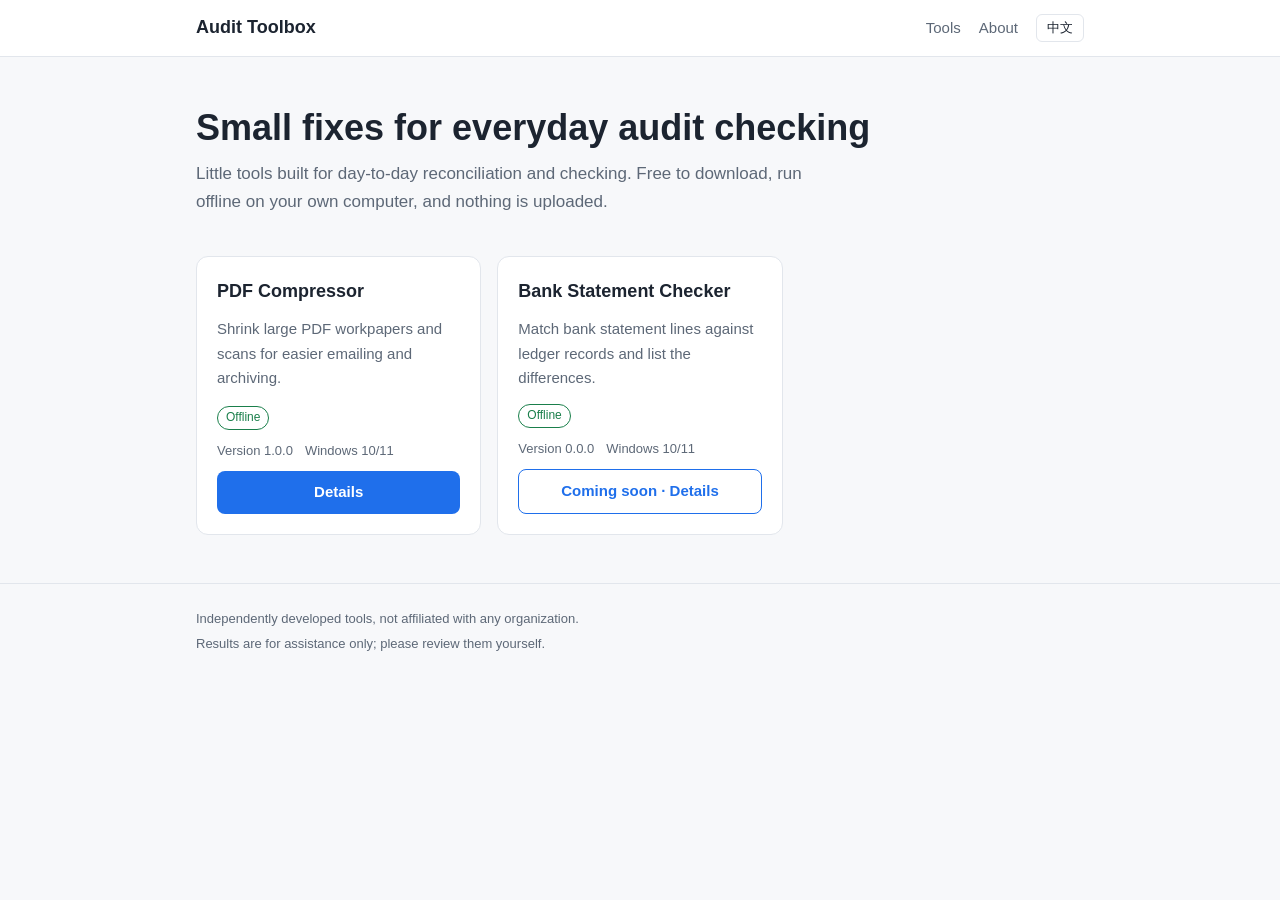
==== en.html @ 87a08d5f "Add files via upload" ====
<!doctype html>
<html lang="en">
<head>
<meta charset="utf-8">
<meta name="viewport" content="width=device-width, initial-scale=1">
<title>Audit Toolbox</title>
<meta name="description" content="Little tools built for day-to-day reconciliation and checking. Free to download, run offline on your own computer, and nothing is uploaded.">
<link rel="stylesheet" href="style.css">
</head>
<body>
<header class="site-header"><div class="wrap">
  <a class="brand" href="en.html">Audit Toolbox</a>
  <nav><a href="en.html">Tools</a><a href="en-about.html">About</a><a class="lang" id="lang-switch" href="zh.html">中文</a></nav>
</div></header>
<main class="wrap">
  <section class="hero"><h1>Small fixes for everyday audit checking</h1><p>Little tools built for day-to-day reconciliation and checking. Free to download, run offline on your own computer, and nothing is uploaded.</p></section>
  <div id="tool-list" class="grid"></div>
</main>
<footer><div class="wrap"><p>Independently developed tools, not affiliated with any organization.</p><p>Results are for assistance only; please review them yourself.</p></div></footer>
<script src="tools.js"></script>
<script src="app.js"></script>
</body>
</html>
---- style.css ----
:root {
  --bg: #f7f8fa;
  --surface: #ffffff;
  --text: #1c2430;
  --muted: #5d6877;
  --line: #e2e6ec;
  --accent: #1f6feb;
  --accent-text: #ffffff;
  --ok: #1a7f4b;
  --warn-bg: #fff6e0;
  --warn-line: #f0d9a0;
  --radius: 12px;
}
@media (prefers-color-scheme: dark) {
  :root:not([data-theme="light"]) {
    --bg: #12161c;
    --surface: #1a2029;
    --text: #e8ecf2;
    --muted: #9aa5b4;
    --line: #2a3340;
    --accent: #5b9bff;
    --accent-text: #0b1220;
    --ok: #4cc38a;
    --warn-bg: #2b2412;
    --warn-line: #5a4a1e;
  }
}
* { box-sizing: border-box; }
html { -webkit-text-size-adjust: 100%; }
body {
  margin: 0;
  background: var(--bg);
  color: var(--text);
  font-family: -apple-system, "Segoe UI", "PingFang SC", "Microsoft YaHei", Roboto, sans-serif;
  line-height: 1.65;
}
.wrap { max-width: 920px; margin: 0 auto; padding: 0 16px; }
a { color: var(--accent); text-decoration: none; }
a:hover { text-decoration: underline; }

.site-header { background: var(--surface); border-bottom: 1px solid var(--line); }
.site-header .wrap { display: flex; align-items: center; justify-content: space-between; height: 56px; }
.brand { font-weight: 700; font-size: 18px; color: var(--text); }
.brand:hover { text-decoration: none; }
nav { display: flex; gap: 18px; align-items: center; font-size: 15px; }
nav a { color: var(--muted); }
nav a.lang {
  border: 1px solid var(--line); border-radius: 6px; padding: 2px 10px; color: var(--text); font-size: 13px;
}

.hero { padding: 48px 0 24px; }
.hero h1 { margin: 0 0 10px; font-size: clamp(26px, 5vw, 36px); line-height: 1.25; }
.hero p { margin: 0; color: var(--muted); font-size: 17px; max-width: 640px; }

.grid { display: grid; grid-template-columns: repeat(auto-fill, minmax(280px, 1fr)); gap: 16px; padding: 16px 0 48px; }
.card {
  background: var(--surface); border: 1px solid var(--line); border-radius: var(--radius);
  padding: 20px; display: flex; flex-direction: column; gap: 10px;
}
.card h2 { margin: 0; font-size: 18px; }
.card p { margin: 0; color: var(--muted); font-size: 15px; flex: 1; }
.card .meta { font-size: 13px; color: var(--muted); display: flex; gap: 12px; flex-wrap: wrap; }

.badge {
  display: inline-block; font-size: 12px; padding: 1px 8px; border-radius: 99px;
  border: 1px solid var(--line); color: var(--muted);
}
.badge.ok { color: var(--ok); border-color: var(--ok); }

.btn {
  display: inline-block; padding: 9px 18px; border-radius: 8px; font-size: 15px; font-weight: 600;
  background: var(--accent); color: var(--accent-text); border: 0; cursor: pointer; text-align: center;
}
.btn:hover { text-decoration: none; opacity: .9; }
.btn.secondary { background: transparent; color: var(--accent); border: 1px solid var(--accent); }
.btn.disabled { background: var(--line); color: var(--muted); cursor: not-allowed; pointer-events: none; }
.btn-row { display: flex; gap: 10px; flex-wrap: wrap; margin: 16px 0; }

.detail { padding: 32px 0 56px; }
.detail h1 { margin: 6px 0 8px; font-size: clamp(24px, 5vw, 32px); }
.detail .lead { color: var(--muted); font-size: 17px; margin: 0 0 16px; }
.detail h2 { font-size: 18px; margin: 32px 0 10px; }
.facts { display: flex; gap: 8px 24px; flex-wrap: wrap; font-size: 14px; color: var(--muted); margin: 12px 0; }
.facts b { color: var(--text); font-weight: 600; }
.panel { background: var(--surface); border: 1px solid var(--line); border-radius: var(--radius); padding: 16px 18px; }
.warn { background: var(--warn-bg); border: 1px solid var(--warn-line); border-radius: var(--radius); padding: 14px 18px; font-size: 15px; }
.warn strong { display: block; margin-bottom: 4px; }
code, pre {
  font-family: ui-monospace, SFMono-Regular, Consolas, monospace; font-size: 13px;
}
pre {
  background: var(--bg); border: 1px solid var(--line); border-radius: 8px; padding: 10px 12px;
  overflow-x: auto; margin: 8px 0; white-space: pre-wrap; word-break: break-all;
}
ol, ul { padding-left: 22px; margin: 8px 0; }
li { margin: 4px 0; }
table { width: 100%; border-collapse: collapse; font-size: 14px; }
th, td { text-align: left; padding: 8px 10px; border-bottom: 1px solid var(--line); vertical-align: top; }
th { color: var(--muted); font-weight: 600; white-space: nowrap; }

.prose { padding: 40px 0 56px; max-width: 680px; }
.prose h1 { font-size: 30px; margin: 0 0 16px; }
.prose h2 { font-size: 19px; margin: 28px 0 8px; }

footer { border-top: 1px solid var(--line); color: var(--muted); font-size: 13px; padding: 20px 0 32px; }
footer p { margin: 4px 0; }
.empty { color: var(--muted); padding: 40px 0; }
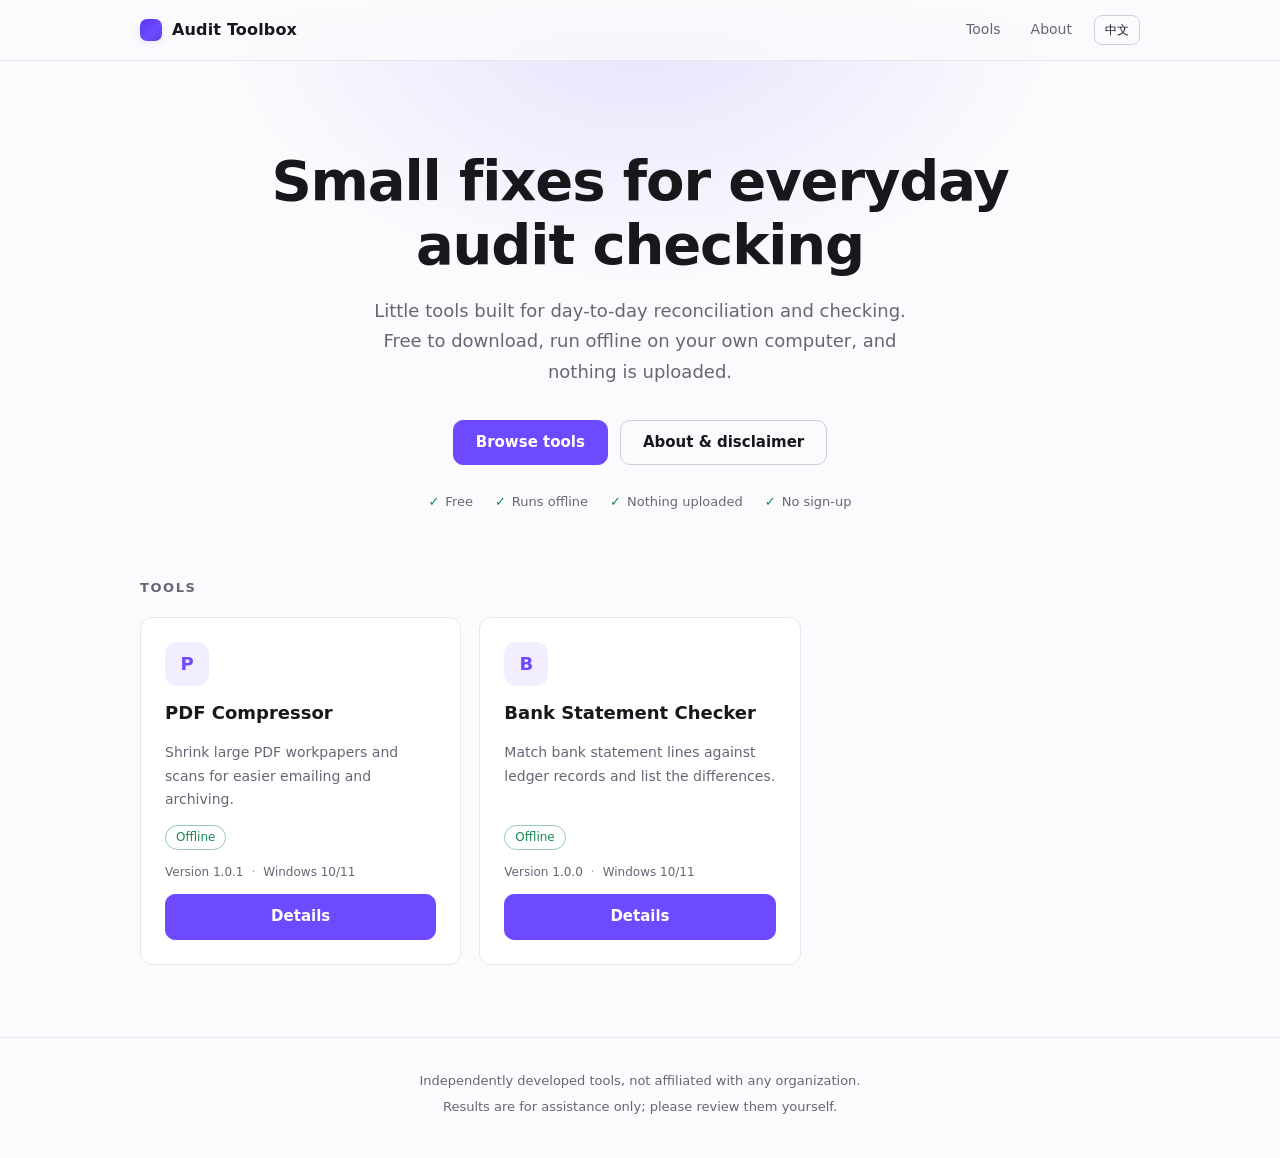
==== commit 580a489a: "Redesign site (Obsidian-style) and update PDF-Compressor v1.0.1 info" ====
--- a/en.html
+++ b/en.html
@@ -13,7 +13,13 @@
   <nav><a href="en.html">Tools</a><a href="en-about.html">About</a><a class="lang" id="lang-switch" href="zh.html">中文</a></nav>
 </div></header>
 <main class="wrap">
-  <section class="hero"><h1>Small fixes for everyday audit checking</h1><p>Little tools built for day-to-day reconciliation and checking. Free to download, run offline on your own computer, and nothing is uploaded.</p></section>
+  <section class="hero">
+    <h1>Small fixes for everyday audit checking</h1>
+    <p>Little tools built for day-to-day reconciliation and checking. Free to download, run offline on your own computer, and nothing is uploaded.</p>
+    <div class="btn-row"><a class="btn" href="#tools">Browse tools</a><a class="btn secondary" href="en-about.html">About &amp; disclaimer</a></div>
+    <div class="trust"><span>Free</span><span>Runs offline</span><span>Nothing uploaded</span><span>No sign-up</span></div>
+  </section>
+  <p class="section-title" id="tools">Tools</p>
   <div id="tool-list" class="grid"></div>
 </main>
 <footer><div class="wrap"><p>Independently developed tools, not affiliated with any organization.</p><p>Results are for assistance only; please review them yourself.</p></div></footer>
--- a/style.css
+++ b/style.css
@@ -1,107 +1,172 @@
+/* 审计小工具箱 v2：参考 Obsidian 官网的克制风格——深色底、大标题、单一紫色强调色、大留白 */
 :root {
-  --bg: #f7f8fa;
-  --surface: #ffffff;
-  --text: #1c2430;
-  --muted: #5d6877;
-  --line: #e2e6ec;
-  --accent: #1f6feb;
+  --bg: #0e0e11;
+  --surface: #16161b;
+  --surface-hi: #1c1c23;
+  --text: #f0f0f4;
+  --muted: #9a9aa8;
+  --line: #26262f;
+  --line-hi: #3a3a46;
+  --accent: #8b6cf6;
+  --accent-hi: #9d83f8;
+  --accent-soft: rgba(139, 108, 246, .14);
   --accent-text: #ffffff;
-  --ok: #1a7f4b;
-  --warn-bg: #fff6e0;
-  --warn-line: #f0d9a0;
+  --ok: #5fd08a;
+  --warn-bg: rgba(230, 180, 60, .08);
+  --warn-line: rgba(230, 180, 60, .35);
+  --glow: rgba(139, 108, 246, .22);
   --radius: 12px;
 }
-@media (prefers-color-scheme: dark) {
-  :root:not([data-theme="light"]) {
-    --bg: #12161c;
-    --surface: #1a2029;
-    --text: #e8ecf2;
-    --muted: #9aa5b4;
-    --line: #2a3340;
-    --accent: #5b9bff;
-    --accent-text: #0b1220;
-    --ok: #4cc38a;
-    --warn-bg: #2b2412;
-    --warn-line: #5a4a1e;
+@media (prefers-color-scheme: light) {
+  :root:not([data-theme="dark"]) {
+    --bg: #fbfbfd;
+    --surface: #ffffff;
+    --surface-hi: #f3f3f8;
+    --text: #17171c;
+    --muted: #666676;
+    --line: #e7e7ee;
+    --line-hi: #cfcfdb;
+    --accent: #6d4aff;
+    --accent-hi: #5a37ee;
+    --accent-soft: rgba(109, 74, 255, .09);
+    --ok: #178a52;
+    --warn-bg: #fff8e6;
+    --warn-line: #ecd089;
+    --glow: rgba(109, 74, 255, .14);
   }
 }
 * { box-sizing: border-box; }
-html { -webkit-text-size-adjust: 100%; }
+html { -webkit-text-size-adjust: 100%; scroll-behavior: smooth; }
 body {
   margin: 0;
   background: var(--bg);
   color: var(--text);
-  font-family: -apple-system, "Segoe UI", "PingFang SC", "Microsoft YaHei", Roboto, sans-serif;
-  line-height: 1.65;
+  font-family: "Segoe UI", "Microsoft YaHei UI", "Microsoft YaHei", "PingFang SC", system-ui, sans-serif;
+  font-size: 15px;
+  line-height: 1.7;
+  -webkit-font-smoothing: antialiased;
 }
-.wrap { max-width: 920px; margin: 0 auto; padding: 0 16px; }
+.wrap { max-width: 1040px; margin: 0 auto; padding: 0 20px; }
 a { color: var(--accent); text-decoration: none; }
-a:hover { text-decoration: underline; }
+a:hover { color: var(--accent-hi); }
 
-.site-header { background: var(--surface); border-bottom: 1px solid var(--line); }
-.site-header .wrap { display: flex; align-items: center; justify-content: space-between; height: 56px; }
-.brand { font-weight: 700; font-size: 18px; color: var(--text); }
-.brand:hover { text-decoration: none; }
-nav { display: flex; gap: 18px; align-items: center; font-size: 15px; }
-nav a { color: var(--muted); }
-nav a.lang {
-  border: 1px solid var(--line); border-radius: 6px; padding: 2px 10px; color: var(--text); font-size: 13px;
+/* 顶部导航：半透明，滚动时浮在内容上 */
+.site-header {
+  position: sticky; top: 0; z-index: 10;
+  background: color-mix(in srgb, var(--bg) 82%, transparent);
+  backdrop-filter: saturate(160%) blur(14px);
+  -webkit-backdrop-filter: saturate(160%) blur(14px);
+  border-bottom: 1px solid var(--line);
 }
+.site-header .wrap { display: flex; align-items: center; justify-content: space-between; height: 60px; }
+.brand { display: flex; align-items: center; gap: 10px; font-weight: 650; font-size: 16px; color: var(--text); letter-spacing: .01em; }
+.brand:hover { color: var(--text); }
+.brand::before {
+  content: ""; width: 22px; height: 22px; flex: none; border-radius: 7px;
+  background: linear-gradient(140deg, var(--accent-hi), var(--accent) 60%, #5b3fd6);
+  box-shadow: 0 2px 10px var(--glow);
+}
+nav { display: flex; gap: 6px; align-items: center; font-size: 14px; }
+nav a { color: var(--muted); padding: 6px 12px; border-radius: 8px; }
+nav a:hover { color: var(--text); background: var(--surface-hi); }
+nav a.lang { font-size: 12px; border: 1px solid var(--line-hi); color: var(--text); padding: 4px 10px; margin-left: 4px; }
 
-.hero { padding: 48px 0 24px; }
-.hero h1 { margin: 0 0 10px; font-size: clamp(26px, 5vw, 36px); line-height: 1.25; }
-.hero p { margin: 0; color: var(--muted); font-size: 17px; max-width: 640px; }
+/* 首屏：居中大标题 + 柔和的紫色光晕 */
+.hero {
+  position: relative; text-align: center; padding: 88px 0 56px; overflow: visible;
+}
+.hero::before {
+  content: ""; position: absolute; inset: -40px 0 auto 0; height: 380px; z-index: -1;
+  background: radial-gradient(ellipse 60% 100% at 50% 0%, var(--glow), transparent 70%);
+  pointer-events: none;
+}
+.hero h1 {
+  margin: 0 auto 18px; max-width: 760px;
+  font-size: clamp(32px, 6vw, 56px); line-height: 1.15; letter-spacing: -.02em; font-weight: 750;
+}
+.hero p { margin: 0 auto; max-width: 560px; color: var(--muted); font-size: clamp(15px, 2vw, 18px); }
+.hero .btn-row { justify-content: center; margin: 32px 0 0; }
+.trust { display: flex; justify-content: center; gap: 10px 22px; flex-wrap: wrap; margin-top: 26px; color: var(--muted); font-size: 13px; }
+.trust span::before { content: "✓"; color: var(--ok); margin-right: 6px; font-weight: 700; }
 
-.grid { display: grid; grid-template-columns: repeat(auto-fill, minmax(280px, 1fr)); gap: 16px; padding: 16px 0 48px; }
+/* 工具卡片 */
+.section-title { margin: 8px 0 0; font-size: 13px; letter-spacing: .12em; text-transform: uppercase; color: var(--muted); font-weight: 600; }
+.grid { display: grid; grid-template-columns: repeat(auto-fill, minmax(300px, 1fr)); gap: 18px; padding: 18px 0 72px; }
 .card {
+  position: relative; display: flex; flex-direction: column; gap: 12px; padding: 24px;
   background: var(--surface); border: 1px solid var(--line); border-radius: var(--radius);
-  padding: 20px; display: flex; flex-direction: column; gap: 10px;
+  transition: border-color .2s, transform .2s, box-shadow .2s;
 }
-.card h2 { margin: 0; font-size: 18px; }
-.card p { margin: 0; color: var(--muted); font-size: 15px; flex: 1; }
-.card .meta { font-size: 13px; color: var(--muted); display: flex; gap: 12px; flex-wrap: wrap; }
+.card:hover { border-color: var(--line-hi); transform: translateY(-2px); box-shadow: 0 12px 32px -16px var(--glow); }
+.card .icon {
+  width: 44px; height: 44px; border-radius: 12px; display: grid; place-items: center;
+  background: var(--accent-soft); color: var(--accent); font-weight: 700; font-size: 18px;
+}
+.card h2 { margin: 0; font-size: 18px; font-weight: 650; }
+.card p { margin: 0; color: var(--muted); flex: 1; font-size: 14px; }
+.card .meta { display: flex; gap: 8px; flex-wrap: wrap; align-items: center; color: var(--muted); font-size: 12px; }
+.card .meta span + span::before { content: "·"; margin-right: 8px; opacity: .6; }
 
 .badge {
-  display: inline-block; font-size: 12px; padding: 1px 8px; border-radius: 99px;
-  border: 1px solid var(--line); color: var(--muted);
+  display: inline-block; font-size: 12px; padding: 1px 10px; border-radius: 999px;
+  border: 1px solid var(--line-hi); color: var(--muted);
 }
-.badge.ok { color: var(--ok); border-color: var(--ok); }
+.badge.ok { color: var(--ok); border-color: color-mix(in srgb, var(--ok) 45%, transparent); }
 
+/* 按钮 */
 .btn {
-  display: inline-block; padding: 9px 18px; border-radius: 8px; font-size: 15px; font-weight: 600;
-  background: var(--accent); color: var(--accent-text); border: 0; cursor: pointer; text-align: center;
+  display: inline-block; padding: 9px 22px; border-radius: 10px; font-size: 15px; font-weight: 600;
+  background: var(--accent); color: var(--accent-text); border: 1px solid var(--accent);
+  cursor: pointer; text-align: center; transition: background .15s, transform .15s;
 }
-.btn:hover { text-decoration: none; opacity: .9; }
-.btn.secondary { background: transparent; color: var(--accent); border: 1px solid var(--accent); }
-.btn.disabled { background: var(--line); color: var(--muted); cursor: not-allowed; pointer-events: none; }
-.btn-row { display: flex; gap: 10px; flex-wrap: wrap; margin: 16px 0; }
+.btn:hover { background: var(--accent-hi); border-color: var(--accent-hi); color: var(--accent-text); transform: translateY(-1px); }
+.btn.secondary { background: transparent; color: var(--text); border-color: var(--line-hi); }
+.btn.secondary:hover { background: var(--surface-hi); border-color: var(--line-hi); color: var(--text); }
+.btn.disabled { background: var(--surface); color: var(--muted); border-color: var(--line); cursor: not-allowed; pointer-events: none; }
+.btn-row { display: flex; gap: 12px; flex-wrap: wrap; margin: 22px 0; }
 
-.detail { padding: 32px 0 56px; }
-.detail h1 { margin: 6px 0 8px; font-size: clamp(24px, 5vw, 32px); }
-.detail .lead { color: var(--muted); font-size: 17px; margin: 0 0 16px; }
-.detail h2 { font-size: 18px; margin: 32px 0 10px; }
-.facts { display: flex; gap: 8px 24px; flex-wrap: wrap; font-size: 14px; color: var(--muted); margin: 12px 0; }
-.facts b { color: var(--text); font-weight: 600; }
-.panel { background: var(--surface); border: 1px solid var(--line); border-radius: var(--radius); padding: 16px 18px; }
-.warn { background: var(--warn-bg); border: 1px solid var(--warn-line); border-radius: var(--radius); padding: 14px 18px; font-size: 15px; }
+/* 详情页 */
+.detail { padding: 40px 0 72px; max-width: 760px; margin: 0 auto; }
+.detail h1 { margin: 18px 0 10px; font-size: clamp(28px, 5vw, 42px); line-height: 1.2; letter-spacing: -.02em; font-weight: 750; }
+.detail .lead { color: var(--muted); font-size: 16px; margin: 0 0 18px; }
+.detail h2 { font-size: 18px; margin: 44px 0 12px; font-weight: 650; }
+.facts { display: flex; flex-wrap: wrap; gap: 8px; margin: 18px 0; }
+.facts span { background: var(--surface); border: 1px solid var(--line); border-radius: 999px; padding: 3px 14px; color: var(--muted); font-size: 13px; }
+.facts b { color: var(--text); font-weight: 600; margin-left: 4px; }
+.panel { background: var(--surface); border: 1px solid var(--line); border-radius: var(--radius); padding: 18px 22px; }
+.warn { background: var(--warn-bg); border: 1px solid var(--warn-line); border-radius: var(--radius); padding: 16px 20px; }
 .warn strong { display: block; margin-bottom: 4px; }
-code, pre {
-  font-family: ui-monospace, SFMono-Regular, Consolas, monospace; font-size: 13px;
-}
+code, pre { font-family: "Cascadia Mono", Consolas, "Courier New", monospace; font-size: 13px; }
 pre {
-  background: var(--bg); border: 1px solid var(--line); border-radius: 8px; padding: 10px 12px;
+  background: var(--bg); border: 1px solid var(--line); border-radius: 8px; padding: 10px 14px;
   overflow-x: auto; margin: 8px 0; white-space: pre-wrap; word-break: break-all;
 }
-ol, ul { padding-left: 22px; margin: 8px 0; }
+.detail ol { padding-left: 0; list-style: none; counter-reset: s; }
+.detail ol li {
+  counter-increment: s; position: relative; padding: 4px 0 4px 44px; margin: 10px 0;
+}
+.detail ol li::before {
+  content: counter(s); position: absolute; left: 0; top: 4px; width: 28px; height: 28px; border-radius: 50%;
+  display: grid; place-items: center; background: var(--accent-soft); color: var(--accent); font-weight: 700; font-size: 13px;
+}
+ul { padding-left: 22px; margin: 8px 0; }
 li { margin: 4px 0; }
-table { width: 100%; border-collapse: collapse; font-size: 14px; }
-th, td { text-align: left; padding: 8px 10px; border-bottom: 1px solid var(--line); vertical-align: top; }
-th { color: var(--muted); font-weight: 600; white-space: nowrap; }
+table { width: 100%; border-collapse: collapse; font-size: 14px; background: var(--surface); border: 1px solid var(--line); border-radius: var(--radius); overflow: hidden; }
+th, td { text-align: left; padding: 10px 14px; border-bottom: 1px solid var(--line); vertical-align: top; }
+tr:last-child td { border-bottom: 0; }
+th { color: var(--muted); font-weight: 600; white-space: nowrap; background: var(--surface-hi); }
 
-.prose { padding: 40px 0 56px; max-width: 680px; }
-.prose h1 { font-size: 30px; margin: 0 0 16px; }
-.prose h2 { font-size: 19px; margin: 28px 0 8px; }
+.prose { padding: 56px 0 72px; max-width: 700px; margin: 0 auto; }
+.prose h1 { font-size: clamp(26px, 4vw, 36px); margin: 0 0 18px; letter-spacing: -.02em; }
+.prose h2 { font-size: 18px; margin: 32px 0 10px; font-weight: 650; }
+.prose p { color: var(--muted); }
 
-footer { border-top: 1px solid var(--line); color: var(--muted); font-size: 13px; padding: 20px 0 32px; }
+footer { border-top: 1px solid var(--line); color: var(--muted); font-size: 13px; padding: 28px 0 36px; text-align: center; }
 footer p { margin: 4px 0; }
-.empty { color: var(--muted); padding: 40px 0; }
+.empty { color: var(--muted); padding: 40px 0; text-align: center; }
+
+@media (max-width: 560px) {
+  .hero { padding: 56px 0 36px; }
+  .grid { grid-template-columns: 1fr; }
+  nav a { padding: 6px 8px; }
+}
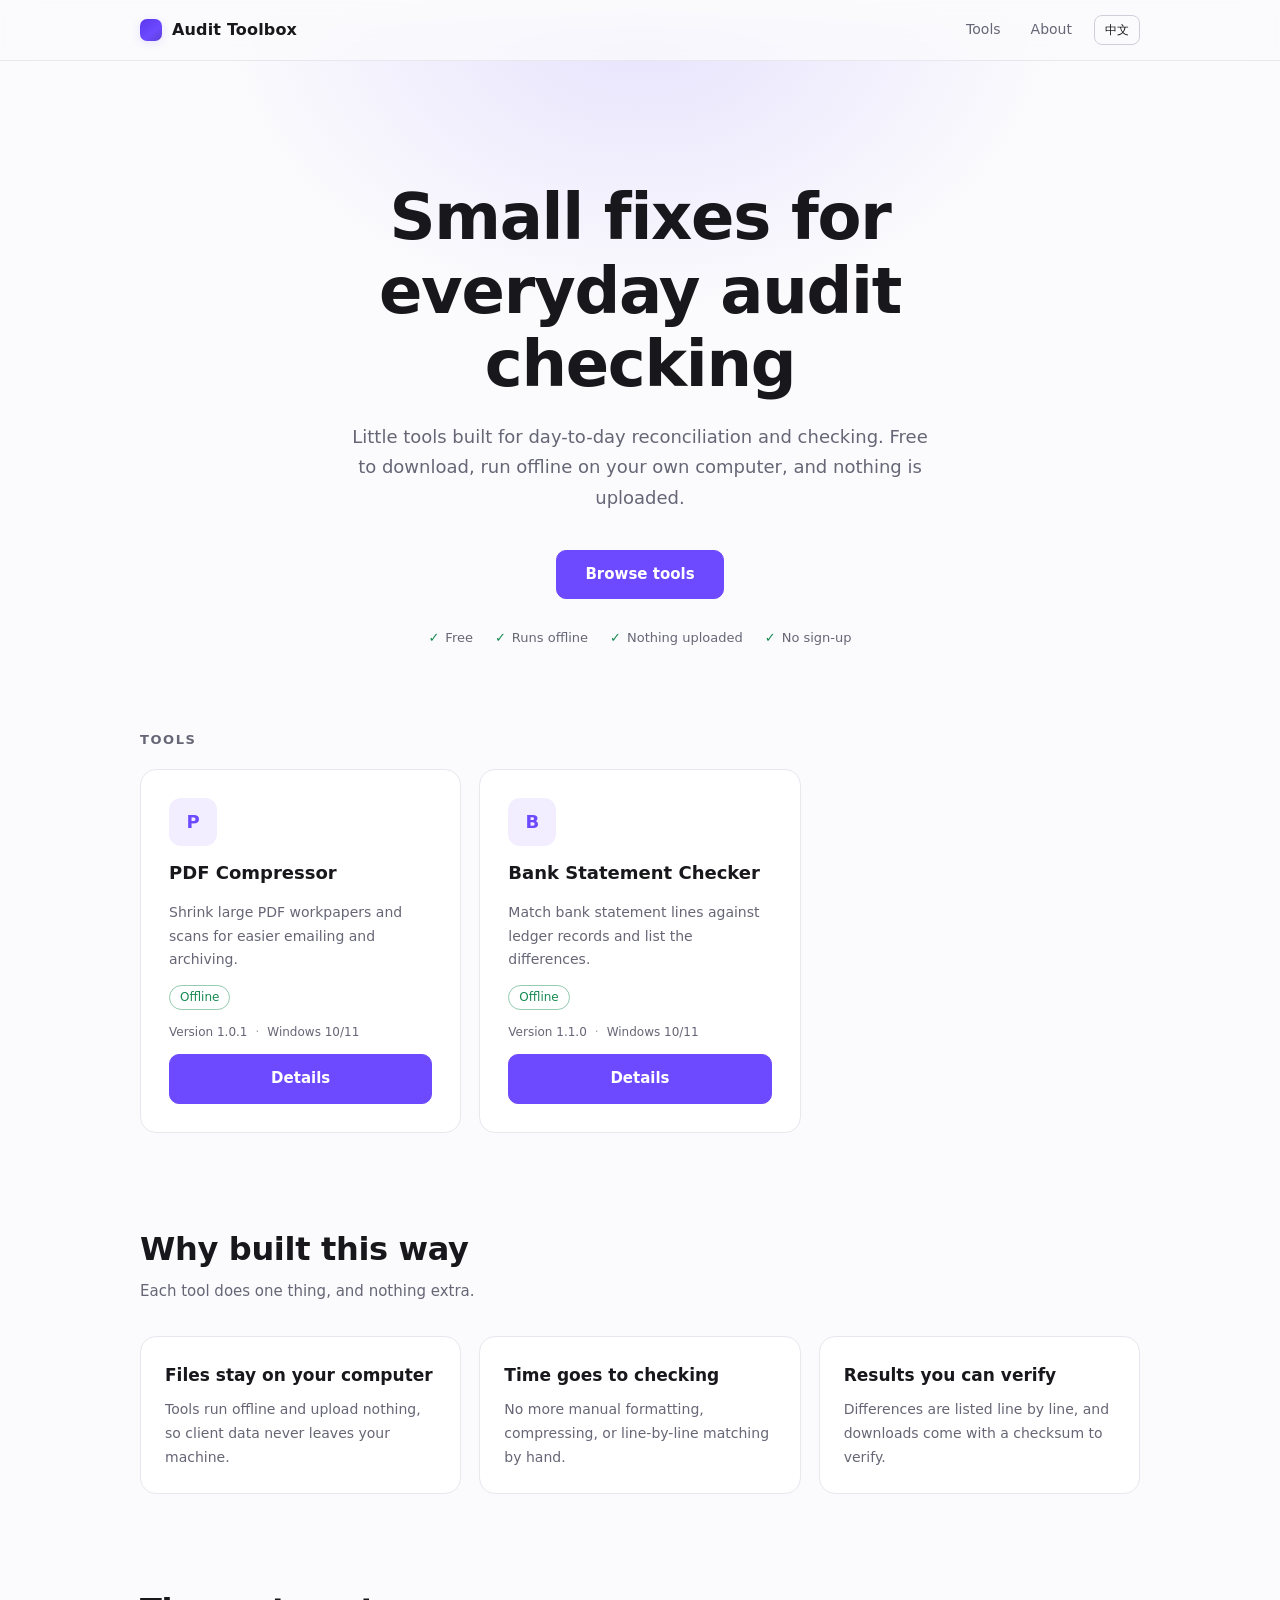
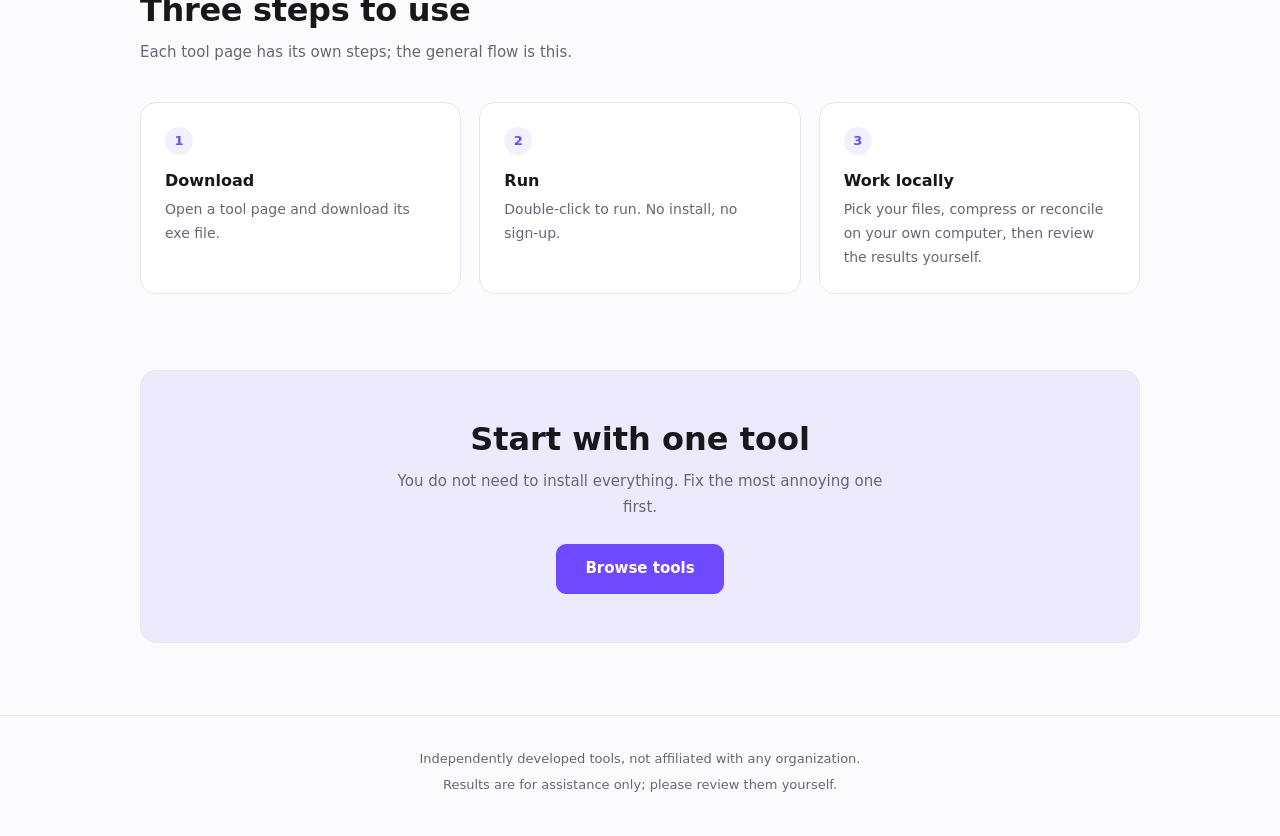
==== commit 9821bcc9: "换成 Amani 的 Obsidian 风设计：大首屏、三个理由、三步用法、结尾行动区；不改 tools.js 和下载逻辑" ====
--- a/en.html
+++ b/en.html
@@ -16,11 +16,38 @@
   <section class="hero">
     <h1>Small fixes for everyday audit checking</h1>
     <p>Little tools built for day-to-day reconciliation and checking. Free to download, run offline on your own computer, and nothing is uploaded.</p>
-    <div class="btn-row"><a class="btn" href="#tools">Browse tools</a><a class="btn secondary" href="en-about.html">About &amp; disclaimer</a></div>
+    <div class="btn-row"><a class="btn" href="#tools">Browse tools</a></div>
     <div class="trust"><span>Free</span><span>Runs offline</span><span>Nothing uploaded</span><span>No sign-up</span></div>
   </section>
   <p class="section-title" id="tools">Tools</p>
   <div id="tool-list" class="grid"></div>
+  <section>
+    <div class="section-head">
+      <h2>Why built this way</h2>
+      <p>Each tool does one thing, and nothing extra.</p>
+    </div>
+    <div class="values">
+      <div class="value"><h3>Files stay on your computer</h3><p>Tools run offline and upload nothing, so client data never leaves your machine.</p></div>
+      <div class="value"><h3>Time goes to checking</h3><p>No more manual formatting, compressing, or line-by-line matching by hand.</p></div>
+      <div class="value"><h3>Results you can verify</h3><p>Differences are listed line by line, and downloads come with a checksum to verify.</p></div>
+    </div>
+  </section>
+  <section class="how">
+    <div class="section-head">
+      <h2>Three steps to use</h2>
+      <p>Each tool page has its own steps; the general flow is this.</p>
+    </div>
+    <ol>
+      <li><strong>Download</strong>Open a tool page and download its exe file.</li>
+      <li><strong>Run</strong>Double-click to run. No install, no sign-up.</li>
+      <li><strong>Work locally</strong>Pick your files, compress or reconcile on your own computer, then review the results yourself.</li>
+    </ol>
+  </section>
+  <section class="cta">
+    <h2>Start with one tool</h2>
+    <p>You do not need to install everything. Fix the most annoying one first.</p>
+    <a class="btn" href="#tools">Browse tools</a>
+  </section>
 </main>
 <footer><div class="wrap"><p>Independently developed tools, not affiliated with any organization.</p><p>Results are for assistance only; please review them yourself.</p></div></footer>
 <script src="tools.js"></script>
--- a/style.css
+++ b/style.css
@@ -1,4 +1,4 @@
-/* 审计小工具箱 v2：参考 Obsidian 官网的克制风格——深色底、大标题、单一紫色强调色、大留白 */
+/* 审计小工具箱 v3：Amani 的 Obsidian 风设计——深色底、一屏大标题、单一紫色强调色、大留白 */
 :root {
   --bg: #0e0e11;
   --surface: #16161b;
@@ -15,7 +15,7 @@
   --warn-bg: rgba(230, 180, 60, .08);
   --warn-line: rgba(230, 180, 60, .35);
   --glow: rgba(139, 108, 246, .22);
-  --radius: 12px;
+  --radius: 16px;
 }
 @media (prefers-color-scheme: light) {
   :root:not([data-theme="dark"]) {
@@ -71,35 +71,35 @@
 nav a:hover { color: var(--text); background: var(--surface-hi); }
 nav a.lang { font-size: 12px; border: 1px solid var(--line-hi); color: var(--text); padding: 4px 10px; margin-left: 4px; }
 
-/* 首屏：居中大标题 + 柔和的紫色光晕 */
+/* 首屏：一屏只讲一件事——大标题 + 一句话 + 一个主按钮 */
 .hero {
-  position: relative; text-align: center; padding: 88px 0 56px; overflow: visible;
+  position: relative; text-align: center; padding: 120px 0 72px; overflow: visible;
 }
 .hero::before {
-  content: ""; position: absolute; inset: -40px 0 auto 0; height: 380px; z-index: -1;
+  content: ""; position: absolute; inset: -40px 0 auto 0; height: 420px; z-index: -1;
   background: radial-gradient(ellipse 60% 100% at 50% 0%, var(--glow), transparent 70%);
   pointer-events: none;
 }
 .hero h1 {
-  margin: 0 auto 18px; max-width: 760px;
-  font-size: clamp(32px, 6vw, 56px); line-height: 1.15; letter-spacing: -.02em; font-weight: 750;
+  margin: 0 auto 20px; max-width: 800px;
+  font-size: clamp(36px, 7vw, 64px); line-height: 1.15; letter-spacing: -.02em; font-weight: 750;
 }
-.hero p { margin: 0 auto; max-width: 560px; color: var(--muted); font-size: clamp(15px, 2vw, 18px); }
-.hero .btn-row { justify-content: center; margin: 32px 0 0; }
-.trust { display: flex; justify-content: center; gap: 10px 22px; flex-wrap: wrap; margin-top: 26px; color: var(--muted); font-size: 13px; }
+.hero p { margin: 0 auto; max-width: 580px; color: var(--muted); font-size: clamp(15px, 2vw, 18px); }
+.hero .btn-row { justify-content: center; margin: 36px 0 0; }
+.trust { display: flex; justify-content: center; gap: 10px 22px; flex-wrap: wrap; margin-top: 28px; color: var(--muted); font-size: 13px; }
 .trust span::before { content: "✓"; color: var(--ok); margin-right: 6px; font-weight: 700; }
 
 /* 工具卡片 */
 .section-title { margin: 8px 0 0; font-size: 13px; letter-spacing: .12em; text-transform: uppercase; color: var(--muted); font-weight: 600; }
 .grid { display: grid; grid-template-columns: repeat(auto-fill, minmax(300px, 1fr)); gap: 18px; padding: 18px 0 72px; }
 .card {
-  position: relative; display: flex; flex-direction: column; gap: 12px; padding: 24px;
+  position: relative; display: flex; flex-direction: column; gap: 12px; padding: 28px;
   background: var(--surface); border: 1px solid var(--line); border-radius: var(--radius);
   transition: border-color .2s, transform .2s, box-shadow .2s;
 }
 .card:hover { border-color: var(--line-hi); transform: translateY(-2px); box-shadow: 0 12px 32px -16px var(--glow); }
 .card .icon {
-  width: 44px; height: 44px; border-radius: 12px; display: grid; place-items: center;
+  width: 48px; height: 48px; border-radius: 12px; display: grid; place-items: center;
   background: var(--accent-soft); color: var(--accent); font-weight: 700; font-size: 18px;
 }
 .card h2 { margin: 0; font-size: 18px; font-weight: 650; }
@@ -115,7 +115,7 @@
 
 /* 按钮 */
 .btn {
-  display: inline-block; padding: 9px 22px; border-radius: 10px; font-size: 15px; font-weight: 600;
+  display: inline-block; padding: 11px 28px; border-radius: 10px; font-size: 15px; font-weight: 600;
   background: var(--accent); color: var(--accent-text); border: 1px solid var(--accent);
   cursor: pointer; text-align: center; transition: background .15s, transform .15s;
 }
@@ -124,6 +124,23 @@
 .btn.secondary:hover { background: var(--surface-hi); border-color: var(--line-hi); color: var(--text); }
 .btn.disabled { background: var(--surface); color: var(--muted); border-color: var(--line); cursor: not-allowed; pointer-events: none; }
 .btn-row { display: flex; gap: 12px; flex-wrap: wrap; margin: 22px 0; }
+
+/* 新增：三个理由 + 三步用法 + 结尾行动区（只改版式，不改工具数据和下载逻辑） */
+.section-head { padding: 24px 0 8px; max-width: 680px; }
+.section-head h2 { margin: 0 0 10px; font-size: clamp(24px, 4vw, 32px); line-height: 1.25; letter-spacing: -.01em; font-weight: 700; }
+.section-head p { margin: 0; color: var(--muted); }
+.values { display: grid; grid-template-columns: repeat(3, 1fr); gap: 18px; padding: 24px 0 72px; }
+.value { background: var(--surface); border: 1px solid var(--line); border-radius: var(--radius); padding: 24px; }
+.value h3 { margin: 0 0 8px; font-size: 17px; font-weight: 650; }
+.value p { margin: 0; color: var(--muted); font-size: 14px; }
+.how { padding: 0 0 72px; }
+.how ol { display: grid; grid-template-columns: repeat(3, 1fr); gap: 18px; padding: 24px 0 0; margin: 0; list-style: none; counter-reset: s; }
+.how ol li { counter-increment: s; background: var(--surface); border: 1px solid var(--line); border-radius: var(--radius); padding: 24px; color: var(--muted); font-size: 14px; }
+.how ol li::before { content: counter(s); display: grid; place-items: center; width: 28px; height: 28px; border-radius: 50%; background: var(--accent-soft); color: var(--accent); font-weight: 700; font-size: 13px; margin-bottom: 12px; }
+.how ol li strong { display: block; color: var(--text); font-size: 16px; margin-bottom: 4px; }
+.cta { text-align: center; background: var(--accent-soft); border: 1px solid var(--line); border-radius: var(--radius); padding: 48px 24px; margin: 0 0 72px; }
+.cta h2 { margin: 0 0 10px; font-size: clamp(24px, 4vw, 32px); line-height: 1.25; font-weight: 700; }
+.cta p { margin: 0 auto 24px; max-width: 520px; color: var(--muted); }
 
 /* 详情页 */
 .detail { padding: 40px 0 72px; max-width: 760px; margin: 0 auto; }
@@ -151,7 +168,8 @@
 }
 ul { padding-left: 22px; margin: 8px 0; }
 li { margin: 4px 0; }
-table { width: 100%; border-collapse: collapse; font-size: 14px; background: var(--surface); border: 1px solid var(--line); border-radius: var(--radius); overflow: hidden; }
+table { width: 100%; border-collapse: collapse; font-size: 14px; background: var(--surface); border: 1px solid var(--line); border-radius: var(--radius);
+overflow: hidden; }
 th, td { text-align: left; padding: 10px 14px; border-bottom: 1px solid var(--line); vertical-align: top; }
 tr:last-child td { border-bottom: 0; }
 th { color: var(--muted); font-weight: 600; white-space: nowrap; background: var(--surface-hi); }
@@ -166,7 +184,9 @@
 .empty { color: var(--muted); padding: 40px 0; text-align: center; }
 
 @media (max-width: 560px) {
-  .hero { padding: 56px 0 36px; }
+  .hero { padding: 72px 0 48px; }
   .grid { grid-template-columns: 1fr; }
+  .values { grid-template-columns: 1fr; }
+  .how ol { grid-template-columns: 1fr; }
   nav a { padding: 6px 8px; }
 }
